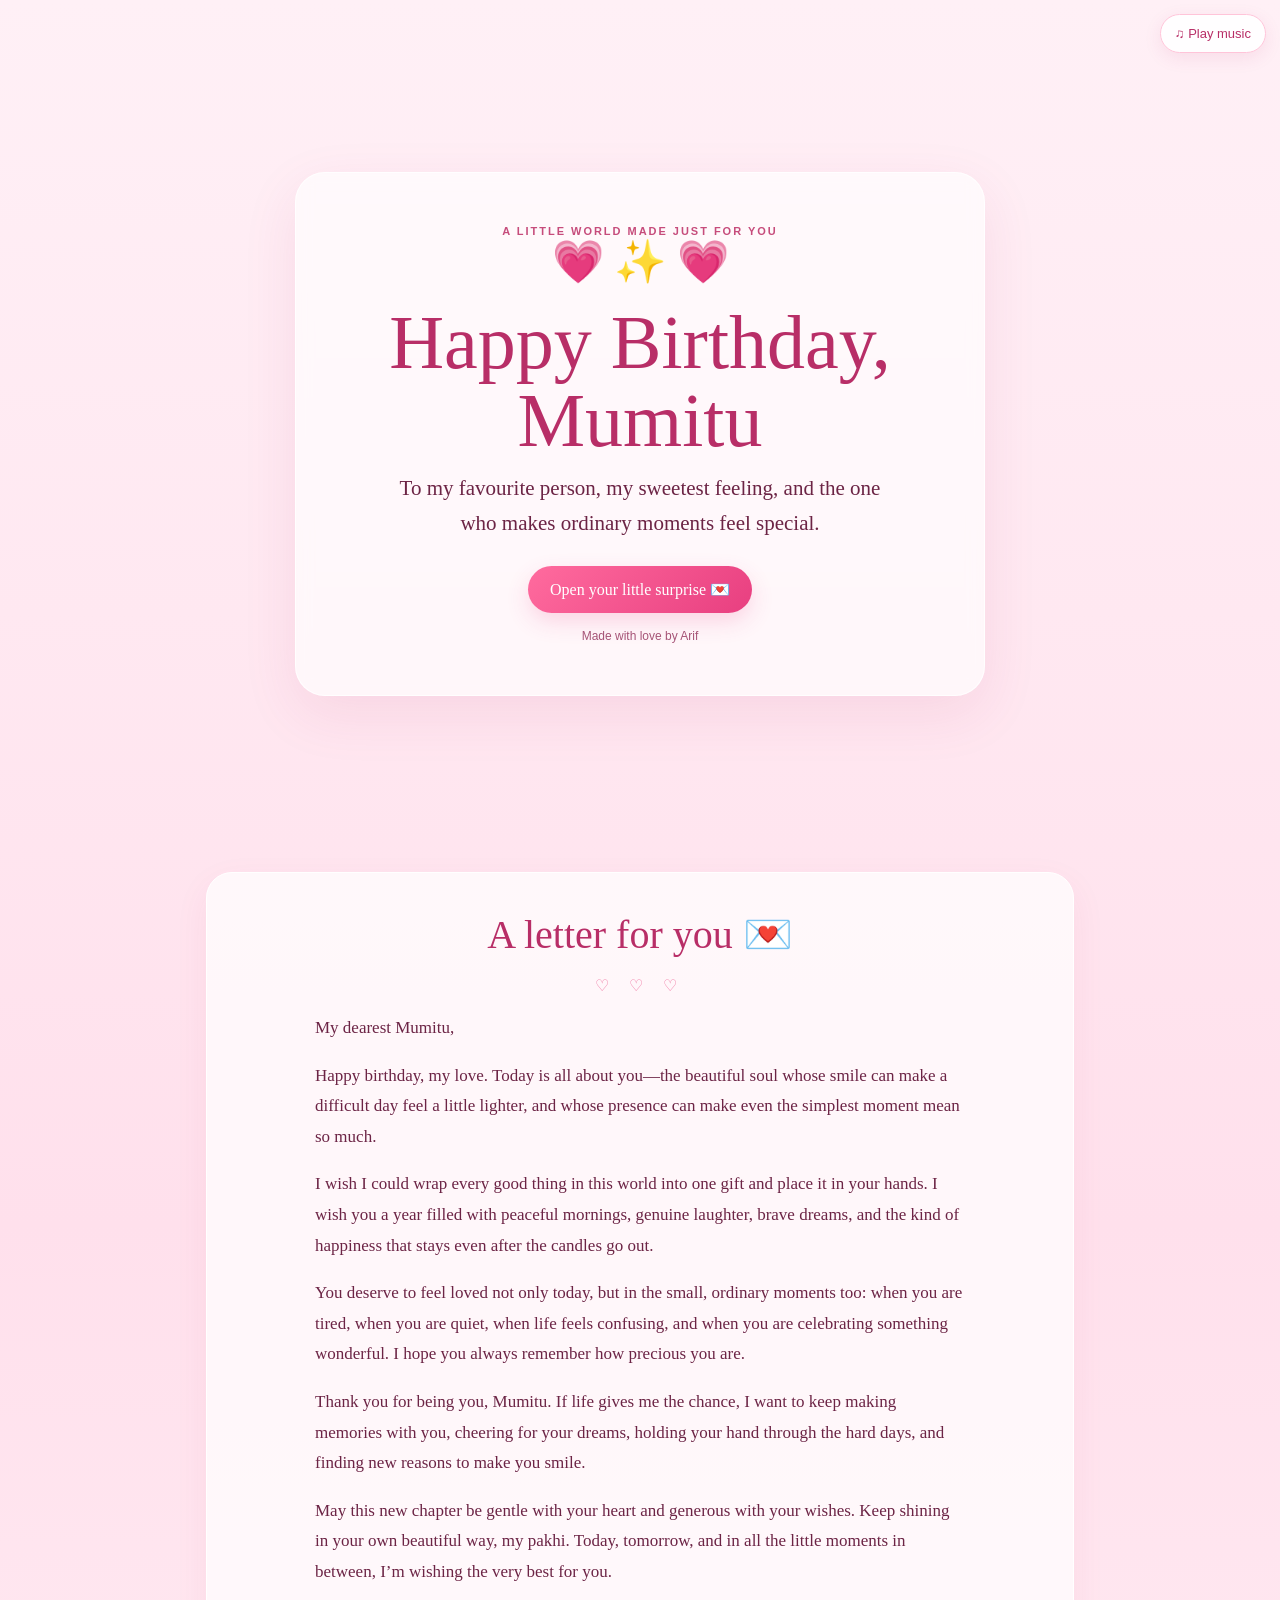
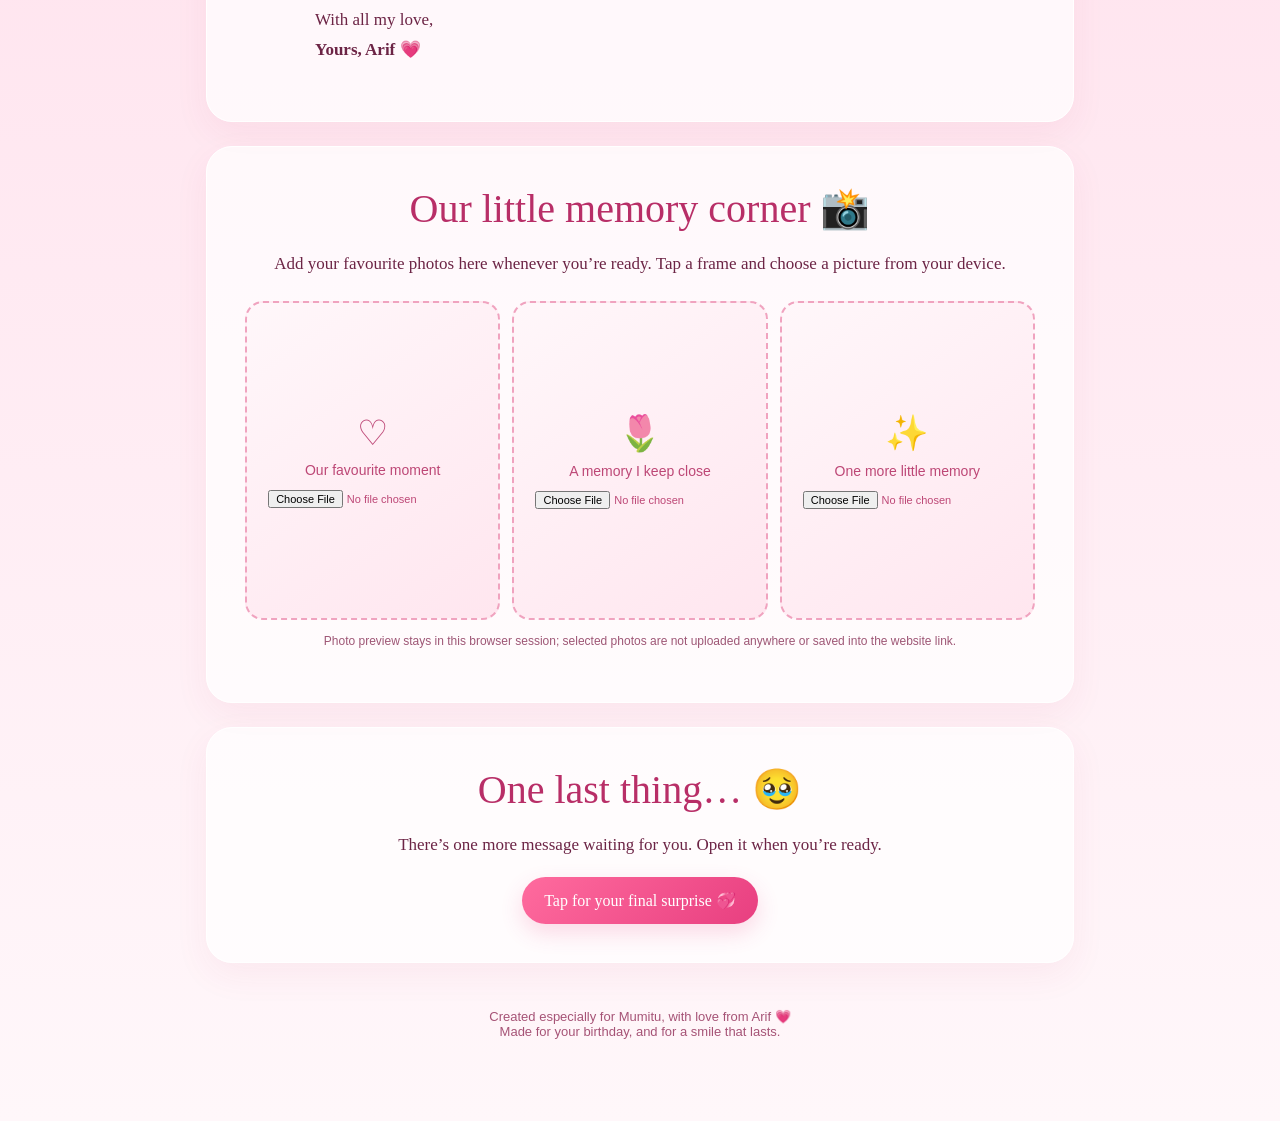
==== index.html @ 2f81f3c6 "Add files via upload" ====
<!DOCTYPE html>
<html lang="en">
<head>
<meta charset="UTF-8">
<meta name="viewport" content="width=device-width, initial-scale=1.0">
<meta name="theme-color" content="#ffe5ef">
<title>For Mumitu 💗</title>
<style>
  :root{--pink:#ff5d98;--deep:#b82e67;--soft:#fff0f6;--ink:#6c2445}
  *{box-sizing:border-box}
  html{scroll-behavior:smooth}
  body{margin:0;font-family:Georgia,"Times New Roman",serif;color:var(--ink);background:linear-gradient(180deg,#fff0f6,#ffe0ec 45%,#fff7fa);overflow-x:hidden}
  button{font:inherit;cursor:pointer}
  .hearts{position:fixed;inset:0;pointer-events:none;overflow:hidden;z-index:0}
  .heart{position:absolute;bottom:-50px;color:#ff6e9f;opacity:.55;animation:floatUp linear infinite}
  @keyframes floatUp{to{transform:translateY(-115vh) rotate(25deg);opacity:0}}
  .wrap{position:relative;z-index:1;width:min(900px,100%);margin:auto;padding:20px 16px 60px}
  .hero{min-height:92vh;display:flex;align-items:center;justify-content:center;text-align:center;padding:30px 0}
  .glass{width:100%;max-width:690px;padding:clamp(24px,6vw,52px) clamp(18px,5vw,44px);border:1px solid #ffffffc9;border-radius:30px;background:#ffffffa8;box-shadow:0 18px 55px #b82e6718;backdrop-filter:blur(8px)}
  .eyebrow{letter-spacing:.18em;text-transform:uppercase;font:600 11px Arial,sans-serif;color:#c64c7b}
  h1{font-size:clamp(42px,10vw,76px);line-height:1.02;margin:18px 0 12px;color:#b82e67;font-weight:normal}
  .subtitle{font-size:clamp(17px,4vw,21px);line-height:1.65;max-width:510px;margin:0 auto 25px}
  .btn{border:0;border-radius:999px;padding:14px 22px;background:linear-gradient(135deg,#ff6b9e,#e83f80);color:white;box-shadow:0 9px 22px #e83f8030;transition:transform .2s}
  .btn:hover{transform:translateY(-2px)}
  .btn.secondary{background:#fff;color:#b82e67;border:1px solid #f6bad0;box-shadow:none}
  .tiny{font:12px Arial,sans-serif;color:#a65376;margin-top:16px}
  section{margin:24px 0;padding:clamp(22px,5vw,38px);border-radius:26px;background:#ffffffb8;border:1px solid #fff;box-shadow:0 12px 35px #b82e6710}
  h2{text-align:center;font-size:clamp(28px,6vw,40px);font-weight:normal;color:#b82e67;margin:0 0 15px}
  .center{text-align:center}
  p{font-size:17px;line-height:1.8}
  .divider{text-align:center;color:#ef77a1;letter-spacing:.5em;margin:18px 0}
  .letter{max-width:650px;margin:auto}
  .letter p{white-space:normal}
  .memory-grid{display:grid;grid-template-columns:repeat(2,minmax(0,1fr));gap:12px;margin-top:22px}
  .photo-slot{aspect-ratio:4/5;border:2px dashed #f0a3bf;border-radius:18px;background:linear-gradient(145deg,#fff7fa,#ffe6ef);display:flex;flex-direction:column;align-items:center;justify-content:center;text-align:center;padding:12px;overflow:hidden;color:#bd4776;font:14px Arial,sans-serif}
  .photo-slot img{width:100%;height:100%;object-fit:cover;border-radius:12px}
  .photo-slot .symbol{font-size:35px;margin-bottom:9px}
  .photo-slot input{max-width:100%;font-size:11px;margin-top:12px}
  .reveal{display:none;margin-top:22px;padding:22px;border-radius:20px;background:#fff1f6;border:1px solid #ffd0e0;text-align:center}
  .reveal.show{display:block;animation:pop .55s ease both}
  @keyframes pop{from{opacity:0;transform:translateY(10px) scale(.98)}to{opacity:1;transform:translateY(0) scale(1)}}
  .final-message{font-size:clamp(20px,4.5vw,27px);line-height:1.7;color:#a72e61}
  footer{text-align:center;padding:22px 8px;color:#a65376;font:13px Arial,sans-serif}
  .music-fab{position:fixed;z-index:5;right:14px;top:14px;border:1px solid #ffc4d9;background:#ffffffed;color:#b82e67;border-radius:999px;padding:11px 14px;box-shadow:0 5px 18px #b82e6718;font:13px Arial,sans-serif}
  .notice{font:12px Arial,sans-serif;line-height:1.6;color:#9e5675;text-align:center}
  @media(min-width:600px){.memory-grid{grid-template-columns:repeat(3,minmax(0,1fr))}}
  @media(prefers-reduced-motion:reduce){*,*::before,*::after{animation-duration:.01ms!important;scroll-behavior:auto!important}}
</style>
</head>
<body>
<div class="hearts" id="hearts" aria-hidden="true"></div>
<button class="music-fab" id="musicBtn" type="button" aria-pressed="false">♫ Play music</button>
<audio id="bgMusic" loop preload="none">
  <!-- Replace birthday-song.mp3 with a music file you have permission to use. -->
  <source src="birthday-song.mp3" type="audio/mpeg">
</audio>
<main class="wrap">
  <header class="hero">
    <div class="glass">
      <div class="eyebrow">A little world made just for you</div>
      <div style="font-size:42px" aria-hidden="true">💗 ✨ 💗</div>
      <h1>Happy Birthday,<br>Mumitu</h1>
      <p class="subtitle">To my favourite person, my sweetest feeling, and the one who makes ordinary moments feel special.</p>
      <button class="btn" type="button" onclick="document.getElementById('letter').scrollIntoView({behavior:'smooth'})">Open your little surprise 💌</button>
      <div class="tiny">Made with love by Arif</div>
    </div>
  </header>

  <section id="letter">
    <h2>A letter for you 💌</h2>
    <div class="divider">♡ ♡ ♡</div>
    <div class="letter">
      <p>My dearest Mumitu,</p>
      <p>Happy birthday, my love. Today is all about you—the beautiful soul whose smile can make a difficult day feel a little lighter, and whose presence can make even the simplest moment mean so much.</p>
      <p>I wish I could wrap every good thing in this world into one gift and place it in your hands. I wish you a year filled with peaceful mornings, genuine laughter, brave dreams, and the kind of happiness that stays even after the candles go out.</p>
      <p>You deserve to feel loved not only today, but in the small, ordinary moments too: when you are tired, when you are quiet, when life feels confusing, and when you are celebrating something wonderful. I hope you always remember how precious you are.</p>
      <p>Thank you for being you, Mumitu. If life gives me the chance, I want to keep making memories with you, cheering for your dreams, holding your hand through the hard days, and finding new reasons to make you smile.</p>
      <p>May this new chapter be gentle with your heart and generous with your wishes. Keep shining in your own beautiful way, my pakhi. Today, tomorrow, and in all the little moments in between, I’m wishing the very best for you.</p>
      <p>With all my love,<br><strong>Yours, Arif 💗</strong></p>
    </div>
  </section>

  <section>
    <h2>Our little memory corner 📸</h2>
    <p class="center">Add your favourite photos here whenever you’re ready. Tap a frame and choose a picture from your device.</p>
    <div class="memory-grid">
      <label class="photo-slot"><span class="symbol">♡</span><span>Our favourite moment</span><input type="file" accept="image/*" onchange="loadPhoto(this)"></label>
      <label class="photo-slot"><span class="symbol">🌷</span><span>A memory I keep close</span><input type="file" accept="image/*" onchange="loadPhoto(this)"></label>
      <label class="photo-slot"><span class="symbol">✨</span><span>One more little memory</span><input type="file" accept="image/*" onchange="loadPhoto(this)"></label>
    </div>
    <p class="notice">Photo preview stays in this browser session; selected photos are not uploaded anywhere or saved into the website link.</p>
  </section>

  <section class="center">
    <h2>One last thing… 🥹</h2>
    <p>There’s one more message waiting for you. Open it when you’re ready.</p>
    <button class="btn" id="revealBtn" type="button">Tap for your final surprise 💞</button>
    <div class="reveal" id="finalReveal">
      <div style="font-size:40px" aria-hidden="true">💗</div>
      <p class="final-message">Mumitu, you are not just a part of my favourite memories—you are someone I hope to make many more memories with. I can’t promise that every day will be perfect, but I can promise to keep wishing happiness for you, respecting your heart, and celebrating the person you are. If I get to stand beside you through the years, I’ll consider that one of life’s sweetest gifts. Happy birthday, my love. May your heart always find reasons to smile. — Arif 🫶🏻</p>
      <div class="divider">♡ ∞ ♡</div>
      <button class="btn secondary" type="button" onclick="copyWish()">Copy my birthday wish</button>
      <p id="copyStatus" class="tiny" aria-live="polite"></p>
    </div>
  </section>
  <footer>Created especially for Mumitu, with love from Arif 💗<br>Made for your birthday, and for a smile that lasts.</footer>
</main>
<script>
  // Floating hearts
  const hearts = document.getElementById('hearts');
  const symbols = ['♡','♥','✧','💕'];
  for(let i=0;i<22;i++){
    const el=document.createElement('span');
    el.className='heart';
    el.textContent=symbols[Math.floor(Math.random()*symbols.length)];
    el.style.left=Math.random()*100+'%';
    el.style.fontSize=(13+Math.random()*19)+'px';
    el.style.animationDuration=(9+Math.random()*13)+'s';
    el.style.animationDelay=(-Math.random()*18)+'s';
    hearts.appendChild(el);
  }

  // Music only starts after the visitor taps the button.
  const music=document.getElementById('bgMusic');
  const musicBtn=document.getElementById('musicBtn');
  let musicOn=false;
  musicBtn.addEventListener('click', async ()=>{
    if(!musicOn){
      try{
        await music.play();
        musicOn=true;
        musicBtn.textContent='♫ Pause music';
        musicBtn.setAttribute('aria-pressed','true');
      }catch(e){
        alert('Add a music file named birthday-song.mp3 beside index.html, then try again. You can use any audio file you have permission to use.');
      }
    }else{
      music.pause(); musicOn=false;
      musicBtn.textContent='♫ Play music';
      musicBtn.setAttribute('aria-pressed','false');
    }
  });

  document.getElementById('revealBtn').addEventListener('click',()=>{
    const panel=document.getElementById('finalReveal');
    panel.classList.add('show');
    document.getElementById('revealBtn').textContent='Your surprise is open 💗';
    panel.scrollIntoView({behavior:'smooth',block:'center'});
  });

  function loadPhoto(input){
    const file=input.files && input.files[0];
    if(!file)return;
    if(!file.type.startsWith('image/'))return;
    const slot=input.closest('.photo-slot');
    const old=slot.querySelector('img');
    if(old)old.remove();
    const img=document.createElement('img');
    img.alt='Selected memory photo';
    img.src=URL.createObjectURL(file);
    slot.insertBefore(img,slot.firstChild);
    slot.querySelector('.symbol').style.display='none';
    slot.querySelector('span:not(.symbol)').style.display='none';
    input.style.display='none';
  }

  async function copyWish(){
    const wish='Happy birthday, my love, Mumitu! May your heart always find reasons to smile. With love, Arif 💗';
    const status=document.getElementById('copyStatus');
    try{await navigator.clipboard.writeText(wish);status.textContent='Birthday wish copied 💗';}
    catch(e){status.textContent=wish;}
  }
</script>
</body>
</html>
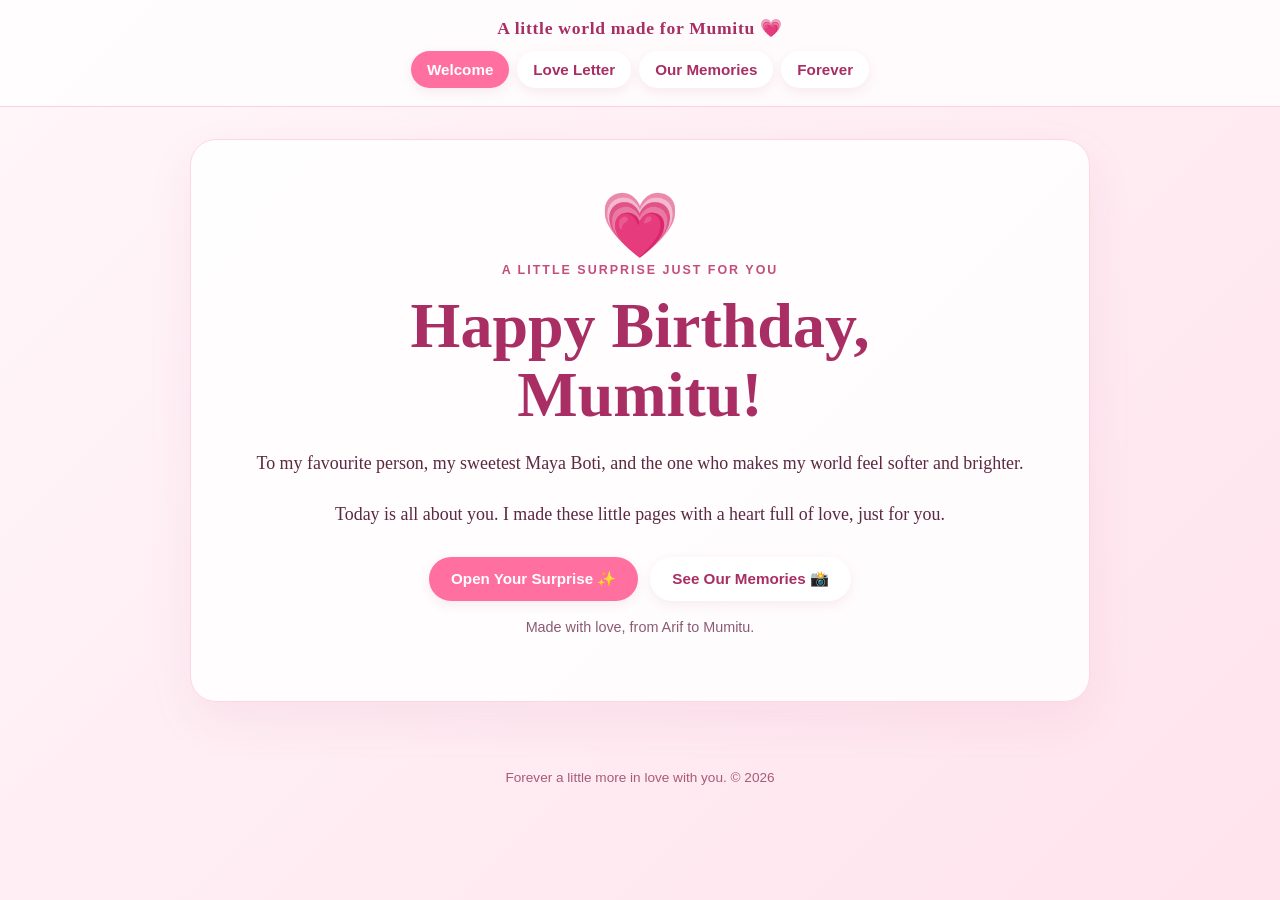
==== commit d94e7a44: "Add files via upload" ====
--- a/index.html
+++ b/index.html
@@ -1,175 +1,6 @@
-<!DOCTYPE html>
-<html lang="en">
-<head>
-<meta charset="UTF-8">
-<meta name="viewport" content="width=device-width, initial-scale=1.0">
-<meta name="theme-color" content="#ffe5ef">
-<title>For Mumitu 💗</title>
-<style>
-  :root{--pink:#ff5d98;--deep:#b82e67;--soft:#fff0f6;--ink:#6c2445}
-  *{box-sizing:border-box}
-  html{scroll-behavior:smooth}
-  body{margin:0;font-family:Georgia,"Times New Roman",serif;color:var(--ink);background:linear-gradient(180deg,#fff0f6,#ffe0ec 45%,#fff7fa);overflow-x:hidden}
-  button{font:inherit;cursor:pointer}
-  .hearts{position:fixed;inset:0;pointer-events:none;overflow:hidden;z-index:0}
-  .heart{position:absolute;bottom:-50px;color:#ff6e9f;opacity:.55;animation:floatUp linear infinite}
-  @keyframes floatUp{to{transform:translateY(-115vh) rotate(25deg);opacity:0}}
-  .wrap{position:relative;z-index:1;width:min(900px,100%);margin:auto;padding:20px 16px 60px}
-  .hero{min-height:92vh;display:flex;align-items:center;justify-content:center;text-align:center;padding:30px 0}
-  .glass{width:100%;max-width:690px;padding:clamp(24px,6vw,52px) clamp(18px,5vw,44px);border:1px solid #ffffffc9;border-radius:30px;background:#ffffffa8;box-shadow:0 18px 55px #b82e6718;backdrop-filter:blur(8px)}
-  .eyebrow{letter-spacing:.18em;text-transform:uppercase;font:600 11px Arial,sans-serif;color:#c64c7b}
-  h1{font-size:clamp(42px,10vw,76px);line-height:1.02;margin:18px 0 12px;color:#b82e67;font-weight:normal}
-  .subtitle{font-size:clamp(17px,4vw,21px);line-height:1.65;max-width:510px;margin:0 auto 25px}
-  .btn{border:0;border-radius:999px;padding:14px 22px;background:linear-gradient(135deg,#ff6b9e,#e83f80);color:white;box-shadow:0 9px 22px #e83f8030;transition:transform .2s}
-  .btn:hover{transform:translateY(-2px)}
-  .btn.secondary{background:#fff;color:#b82e67;border:1px solid #f6bad0;box-shadow:none}
-  .tiny{font:12px Arial,sans-serif;color:#a65376;margin-top:16px}
-  section{margin:24px 0;padding:clamp(22px,5vw,38px);border-radius:26px;background:#ffffffb8;border:1px solid #fff;box-shadow:0 12px 35px #b82e6710}
-  h2{text-align:center;font-size:clamp(28px,6vw,40px);font-weight:normal;color:#b82e67;margin:0 0 15px}
-  .center{text-align:center}
-  p{font-size:17px;line-height:1.8}
-  .divider{text-align:center;color:#ef77a1;letter-spacing:.5em;margin:18px 0}
-  .letter{max-width:650px;margin:auto}
-  .letter p{white-space:normal}
-  .memory-grid{display:grid;grid-template-columns:repeat(2,minmax(0,1fr));gap:12px;margin-top:22px}
-  .photo-slot{aspect-ratio:4/5;border:2px dashed #f0a3bf;border-radius:18px;background:linear-gradient(145deg,#fff7fa,#ffe6ef);display:flex;flex-direction:column;align-items:center;justify-content:center;text-align:center;padding:12px;overflow:hidden;color:#bd4776;font:14px Arial,sans-serif}
-  .photo-slot img{width:100%;height:100%;object-fit:cover;border-radius:12px}
-  .photo-slot .symbol{font-size:35px;margin-bottom:9px}
-  .photo-slot input{max-width:100%;font-size:11px;margin-top:12px}
-  .reveal{display:none;margin-top:22px;padding:22px;border-radius:20px;background:#fff1f6;border:1px solid #ffd0e0;text-align:center}
-  .reveal.show{display:block;animation:pop .55s ease both}
-  @keyframes pop{from{opacity:0;transform:translateY(10px) scale(.98)}to{opacity:1;transform:translateY(0) scale(1)}}
-  .final-message{font-size:clamp(20px,4.5vw,27px);line-height:1.7;color:#a72e61}
-  footer{text-align:center;padding:22px 8px;color:#a65376;font:13px Arial,sans-serif}
-  .music-fab{position:fixed;z-index:5;right:14px;top:14px;border:1px solid #ffc4d9;background:#ffffffed;color:#b82e67;border-radius:999px;padding:11px 14px;box-shadow:0 5px 18px #b82e6718;font:13px Arial,sans-serif}
-  .notice{font:12px Arial,sans-serif;line-height:1.6;color:#9e5675;text-align:center}
-  @media(min-width:600px){.memory-grid{grid-template-columns:repeat(3,minmax(0,1fr))}}
-  @media(prefers-reduced-motion:reduce){*,*::before,*::after{animation-duration:.01ms!important;scroll-behavior:auto!important}}
-</style>
-</head>
-<body>
-<div class="hearts" id="hearts" aria-hidden="true"></div>
-<button class="music-fab" id="musicBtn" type="button" aria-pressed="false">♫ Play music</button>
-<audio id="bgMusic" loop preload="none">
-  <!-- Replace birthday-song.mp3 with a music file you have permission to use. -->
-  <source src="birthday-song.mp3" type="audio/mpeg">
-</audio>
-<main class="wrap">
-  <header class="hero">
-    <div class="glass">
-      <div class="eyebrow">A little world made just for you</div>
-      <div style="font-size:42px" aria-hidden="true">💗 ✨ 💗</div>
-      <h1>Happy Birthday,<br>Mumitu</h1>
-      <p class="subtitle">To my favourite person, my sweetest feeling, and the one who makes ordinary moments feel special.</p>
-      <button class="btn" type="button" onclick="document.getElementById('letter').scrollIntoView({behavior:'smooth'})">Open your little surprise 💌</button>
-      <div class="tiny">Made with love by Arif</div>
-    </div>
-  </header>
-
-  <section id="letter">
-    <h2>A letter for you 💌</h2>
-    <div class="divider">♡ ♡ ♡</div>
-    <div class="letter">
-      <p>My dearest Mumitu,</p>
-      <p>Happy birthday, my love. Today is all about you—the beautiful soul whose smile can make a difficult day feel a little lighter, and whose presence can make even the simplest moment mean so much.</p>
-      <p>I wish I could wrap every good thing in this world into one gift and place it in your hands. I wish you a year filled with peaceful mornings, genuine laughter, brave dreams, and the kind of happiness that stays even after the candles go out.</p>
-      <p>You deserve to feel loved not only today, but in the small, ordinary moments too: when you are tired, when you are quiet, when life feels confusing, and when you are celebrating something wonderful. I hope you always remember how precious you are.</p>
-      <p>Thank you for being you, Mumitu. If life gives me the chance, I want to keep making memories with you, cheering for your dreams, holding your hand through the hard days, and finding new reasons to make you smile.</p>
-      <p>May this new chapter be gentle with your heart and generous with your wishes. Keep shining in your own beautiful way, my pakhi. Today, tomorrow, and in all the little moments in between, I’m wishing the very best for you.</p>
-      <p>With all my love,<br><strong>Yours, Arif 💗</strong></p>
-    </div>
-  </section>
-
-  <section>
-    <h2>Our little memory corner 📸</h2>
-    <p class="center">Add your favourite photos here whenever you’re ready. Tap a frame and choose a picture from your device.</p>
-    <div class="memory-grid">
-      <label class="photo-slot"><span class="symbol">♡</span><span>Our favourite moment</span><input type="file" accept="image/*" onchange="loadPhoto(this)"></label>
-      <label class="photo-slot"><span class="symbol">🌷</span><span>A memory I keep close</span><input type="file" accept="image/*" onchange="loadPhoto(this)"></label>
-      <label class="photo-slot"><span class="symbol">✨</span><span>One more little memory</span><input type="file" accept="image/*" onchange="loadPhoto(this)"></label>
-    </div>
-    <p class="notice">Photo preview stays in this browser session; selected photos are not uploaded anywhere or saved into the website link.</p>
-  </section>
-
-  <section class="center">
-    <h2>One last thing… 🥹</h2>
-    <p>There’s one more message waiting for you. Open it when you’re ready.</p>
-    <button class="btn" id="revealBtn" type="button">Tap for your final surprise 💞</button>
-    <div class="reveal" id="finalReveal">
-      <div style="font-size:40px" aria-hidden="true">💗</div>
-      <p class="final-message">Mumitu, you are not just a part of my favourite memories—you are someone I hope to make many more memories with. I can’t promise that every day will be perfect, but I can promise to keep wishing happiness for you, respecting your heart, and celebrating the person you are. If I get to stand beside you through the years, I’ll consider that one of life’s sweetest gifts. Happy birthday, my love. May your heart always find reasons to smile. — Arif 🫶🏻</p>
-      <div class="divider">♡ ∞ ♡</div>
-      <button class="btn secondary" type="button" onclick="copyWish()">Copy my birthday wish</button>
-      <p id="copyStatus" class="tiny" aria-live="polite"></p>
-    </div>
-  </section>
-  <footer>Created especially for Mumitu, with love from Arif 💗<br>Made for your birthday, and for a smile that lasts.</footer>
-</main>
-<script>
-  // Floating hearts
-  const hearts = document.getElementById('hearts');
-  const symbols = ['♡','♥','✧','💕'];
-  for(let i=0;i<22;i++){
-    const el=document.createElement('span');
-    el.className='heart';
-    el.textContent=symbols[Math.floor(Math.random()*symbols.length)];
-    el.style.left=Math.random()*100+'%';
-    el.style.fontSize=(13+Math.random()*19)+'px';
-    el.style.animationDuration=(9+Math.random()*13)+'s';
-    el.style.animationDelay=(-Math.random()*18)+'s';
-    hearts.appendChild(el);
-  }
-
-  // Music only starts after the visitor taps the button.
-  const music=document.getElementById('bgMusic');
-  const musicBtn=document.getElementById('musicBtn');
-  let musicOn=false;
-  musicBtn.addEventListener('click', async ()=>{
-    if(!musicOn){
-      try{
-        await music.play();
-        musicOn=true;
-        musicBtn.textContent='♫ Pause music';
-        musicBtn.setAttribute('aria-pressed','true');
-      }catch(e){
-        alert('Add a music file named birthday-song.mp3 beside index.html, then try again. You can use any audio file you have permission to use.');
-      }
-    }else{
-      music.pause(); musicOn=false;
-      musicBtn.textContent='♫ Play music';
-      musicBtn.setAttribute('aria-pressed','false');
-    }
-  });
-
-  document.getElementById('revealBtn').addEventListener('click',()=>{
-    const panel=document.getElementById('finalReveal');
-    panel.classList.add('show');
-    document.getElementById('revealBtn').textContent='Your surprise is open 💗';
-    panel.scrollIntoView({behavior:'smooth',block:'center'});
-  });
-
-  function loadPhoto(input){
-    const file=input.files && input.files[0];
-    if(!file)return;
-    if(!file.type.startsWith('image/'))return;
-    const slot=input.closest('.photo-slot');
-    const old=slot.querySelector('img');
-    if(old)old.remove();
-    const img=document.createElement('img');
-    img.alt='Selected memory photo';
-    img.src=URL.createObjectURL(file);
-    slot.insertBefore(img,slot.firstChild);
-    slot.querySelector('.symbol').style.display='none';
-    slot.querySelector('span:not(.symbol)').style.display='none';
-    input.style.display='none';
-  }
-
-  async function copyWish(){
-    const wish='Happy birthday, my love, Mumitu! May your heart always find reasons to smile. With love, Arif 💗';
-    const status=document.getElementById('copyStatus');
-    try{await navigator.clipboard.writeText(wish);status.textContent='Birthday wish copied 💗';}
-    catch(e){status.textContent=wish;}
-  }
-</script>
-</body>
-</html>
+<!doctype html>
+<html lang="en"><head><meta charset="utf-8"><meta name="viewport" content="width=device-width, initial-scale=1"><title>Happy Birthday Mumitu 💗</title><link rel="stylesheet" href="style.css"></head>
+<body><div class="hearts"><span>♥</span><span>♡</span><span>♥</span><span>♡</span><span>♥</span></div>
+<header><div class="brand">A little world made for Mumitu 💗</div><nav><a class="active" href="index.html">Welcome</a><a href="letter.html">Love Letter</a><a href="memories.html">Our Memories</a><a href="forever.html">Forever</a></nav></header>
+<main><section class="card"><div class="big-heart">💗</div><div class="eyebrow">A little surprise just for you</div><h1>Happy Birthday,<br>Mumitu!</h1><p>To my favourite person, my sweetest Maya Boti, and the one who makes my world feel softer and brighter.</p><p>Today is all about you. I made these little pages with a heart full of love, just for you.</p><div class="actions"><a class="btn primary" href="letter.html">Open Your Surprise ✨</a><a class="btn" href="memories.html">See Our Memories 📸</a></div><p class="note">Made with love, from Arif to Mumitu.</p></section></main>
+<footer>Forever a little more in love with you. © <span data-year></span></footer><script src="script.js"></script></body></html>
--- a/style.css
+++ b/style.css
@@ -0,0 +1,34 @@
+
+:root{--pink:#ff6f9f;--deep:#a82e63;--rose:#fff0f5;--cream:#fffafc;--ink:#5b2940}
+*{box-sizing:border-box}
+body{margin:0;font-family:Georgia,'Times New Roman',serif;color:var(--ink);background:linear-gradient(135deg,#fff7fa,#ffe3ed);min-height:100vh}
+header{padding:18px 16px;text-align:center;background:rgba(255,255,255,.72);border-bottom:1px solid #ffd0df}
+.brand{font-size:1.1rem;font-weight:bold;color:var(--deep);letter-spacing:.04em}
+nav{display:flex;gap:8px;justify-content:center;flex-wrap:wrap;margin-top:12px}
+nav a,.btn{display:inline-block;text-decoration:none;border:0;border-radius:999px;padding:10px 16px;background:#fff;color:var(--deep);font:600 .95rem Arial,sans-serif;box-shadow:0 4px 12px #b33b6b18;cursor:pointer}
+nav a.active, .btn.primary{background:var(--pink);color:#fff}
+main{width:min(900px,92%);margin:32px auto 50px}
+.card{background:rgba(255,255,255,.86);border:1px solid #ffd5e2;border-radius:26px;padding:clamp(22px,5vw,48px);box-shadow:0 18px 50px #a82e6312;text-align:center}
+.eyebrow{font:700 .78rem Arial,sans-serif;letter-spacing:.16em;text-transform:uppercase;color:#c34e7b}
+h1{font-size:clamp(2.1rem,7vw,4rem);line-height:1.08;margin:14px 0;color:var(--deep)}
+h2{font-size:clamp(1.6rem,5vw,2.4rem);color:var(--deep);margin:10px 0 18px}
+p{font-size:1.12rem;line-height:1.85}
+.big-heart{font-size:4rem;animation:beat 1.4s infinite}
+@keyframes beat{50%{transform:scale(1.12)}}
+.actions{display:flex;gap:12px;justify-content:center;flex-wrap:wrap;margin-top:26px}
+.btn{padding:13px 22px}
+.note{font: .9rem/1.6 Arial,sans-serif;color:#8a5b70}
+.letter{text-align:left;max-width:690px;margin:auto;background:#fff9fb;border:1px dashed #f3a6c0;padding:24px;border-radius:18px}
+.signature{font-style:italic;color:var(--deep);font-size:1.2rem}
+.gallery{display:grid;grid-template-columns:repeat(2,minmax(0,1fr));gap:14px;margin:22px 0}
+.photo-card{background:#fff7fa;padding:10px;border:1px solid #ffd1e0;border-radius:18px}
+.photo-card img{width:100%;height:220px;object-fit:cover;border-radius:12px;background:#ffe4ee;display:block}
+.photo-card label{display:block;margin:10px 0 4px;font:600 .9rem Arial,sans-serif;color:var(--deep)}
+.photo-card input{width:100%;font: .8rem Arial,sans-serif}
+.photo-caption{font-style:italic;margin:8px 0 2px}
+footer{text-align:center;padding:18px;color:#a85a79;font: .85rem Arial,sans-serif}
+.hearts{position:fixed;inset:0;pointer-events:none;overflow:hidden;z-index:-1}
+.hearts span{position:absolute;bottom:-40px;opacity:.35;animation:float 11s linear infinite;font-size:24px}
+.hearts span:nth-child(1){left:8%;animation-delay:0s}.hearts span:nth-child(2){left:25%;animation-delay:3s}.hearts span:nth-child(3){left:52%;animation-delay:1s}.hearts span:nth-child(4){left:76%;animation-delay:5s}.hearts span:nth-child(5){left:91%;animation-delay:2s}
+@keyframes float{to{transform:translateY(-115vh) rotate(25deg);opacity:0}}
+@media(max-width:600px){nav a{padding:9px 11px;font-size:.84rem}.gallery{grid-template-columns:1fr}.photo-card img{height:260px}p{font-size:1.03rem}.card{padding:24px 17px}}
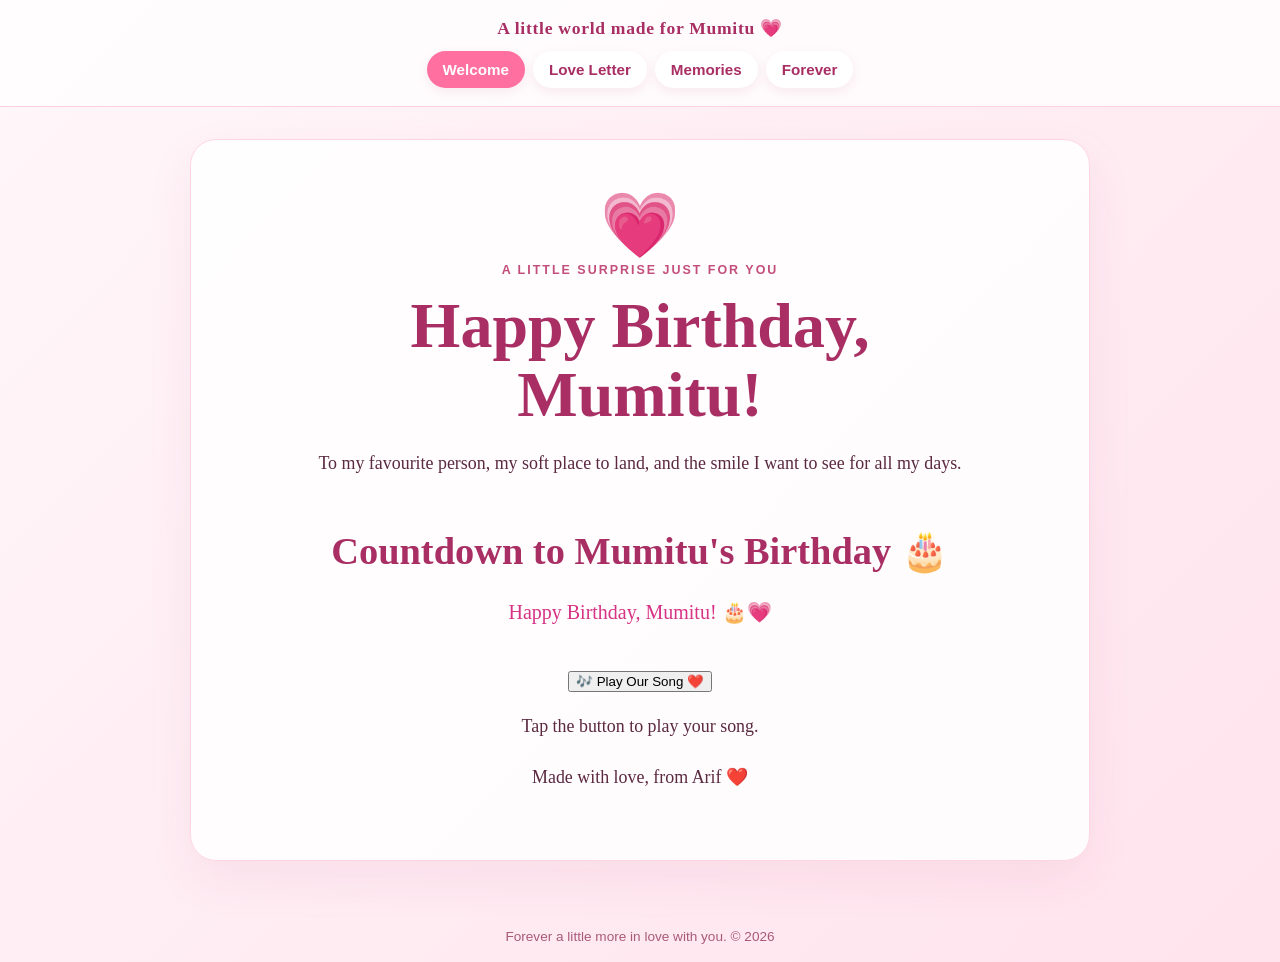
==== commit 90de2ba4: "Update index.html" ====
--- a/index.html
+++ b/index.html
@@ -1,6 +1,86 @@
-<!doctype html>
-<html lang="en"><head><meta charset="utf-8"><meta name="viewport" content="width=device-width, initial-scale=1"><title>Happy Birthday Mumitu 💗</title><link rel="stylesheet" href="style.css"></head>
-<body><div class="hearts"><span>♥</span><span>♡</span><span>♥</span><span>♡</span><span>♥</span></div>
-<header><div class="brand">A little world made for Mumitu 💗</div><nav><a class="active" href="index.html">Welcome</a><a href="letter.html">Love Letter</a><a href="memories.html">Our Memories</a><a href="forever.html">Forever</a></nav></header>
-<main><section class="card"><div class="big-heart">💗</div><div class="eyebrow">A little surprise just for you</div><h1>Happy Birthday,<br>Mumitu!</h1><p>To my favourite person, my sweetest Maya Boti, and the one who makes my world feel softer and brighter.</p><p>Today is all about you. I made these little pages with a heart full of love, just for you.</p><div class="actions"><a class="btn primary" href="letter.html">Open Your Surprise ✨</a><a class="btn" href="memories.html">See Our Memories 📸</a></div><p class="note">Made with love, from Arif to Mumitu.</p></section></main>
-<footer>Forever a little more in love with you. © <span data-year></span></footer><script src="script.js"></script></body></html>+
+<!DOCTYPE html>
+<html lang="en">
+<head>
+<meta charset="UTF-8">
+<meta name="viewport" content="width=device-width, initial-scale=1">
+<title>Happy Birthday Mumitu 💗</title>
+<link rel="stylesheet" href="style.css">
+</head>
+<body>
+<div class="hearts">
+<span>♥</span><span>♡</span><span>♥</span>
+</div>
+
+<header>
+<div class="brand">A little world made for Mumitu 💗</div>
+<nav>
+<a class="active" href="index.html">Welcome</a>
+<a href="letter.html">Love Letter</a>
+<a href="memories.html">Memories</a>
+<a href="forever.html">Forever</a>
+</nav>
+</header>
+
+<main>
+<section class="card">
+<div class="big-heart">💗</div>
+<div class="eyebrow">A little surprise just for you</div>
+<h1>Happy Birthday,<br>Mumitu!</h1>
+<p>To my favourite person, my soft place to land, and the smile I want to see for all my days.</p>
+
+<div style="text-align:center;padding:20px;">
+<h2>Countdown to Mumitu's Birthday 🎂</h2>
+<p id="countdown" style="font-size:20px;color:#d63384;"></p>
+</div>
+
+<button id="playSong" type="button">🎶 Play Our Song ❤️</button>
+<p id="musicStatus">Tap the button to play your song.</p>
+<audio id="song" src="music.mp3" loop></audio>
+
+<p>Made with love, from Arif ❤️</p>
+</section>
+</main>
+
+<footer>Forever a little more in love with you. © <span id="year"></span></footer>
+
+<script>
+document.getElementById("year").textContent = new Date().getFullYear();
+
+const birthday = new Date("2026-10-19T00:00:00+06:00");
+
+function updateCountdown() {
+  const el = document.getElementById("countdown");
+  const diff = birthday.getTime() - Date.now();
+
+  if (diff <= 0) {
+    el.textContent = "Happy Birthday, Mumitu! 🎂💗";
+    return;
+  }
+
+  const d = Math.floor(diff / 86400000);
+  const h = Math.floor(diff / 3600000) % 24;
+  const m = Math.floor(diff / 60000) % 60;
+  const s = Math.floor(diff / 1000) % 60;
+
+  el.textContent = `${d} days ${h} hours ${m} minutes ${s} seconds 💗`;
+}
+
+updateCountdown();
+setInterval(updateCountdown, 1000);
+
+document.getElementById("playSong").addEventListener("click", async () => {
+  const song = document.getElementById("song");
+  const status = document.getElementById("musicStatus");
+
+  try {
+    await song.play();
+    document.getElementById("playSong").textContent = "🎶 Song Playing ❤️";
+    status.textContent = "Enjoy our song 💗";
+  } catch (error) {
+    status.textContent = "Please upload music.mp3 to your GitHub repository first.";
+  }
+});
+</script>
+</body>
+</html>
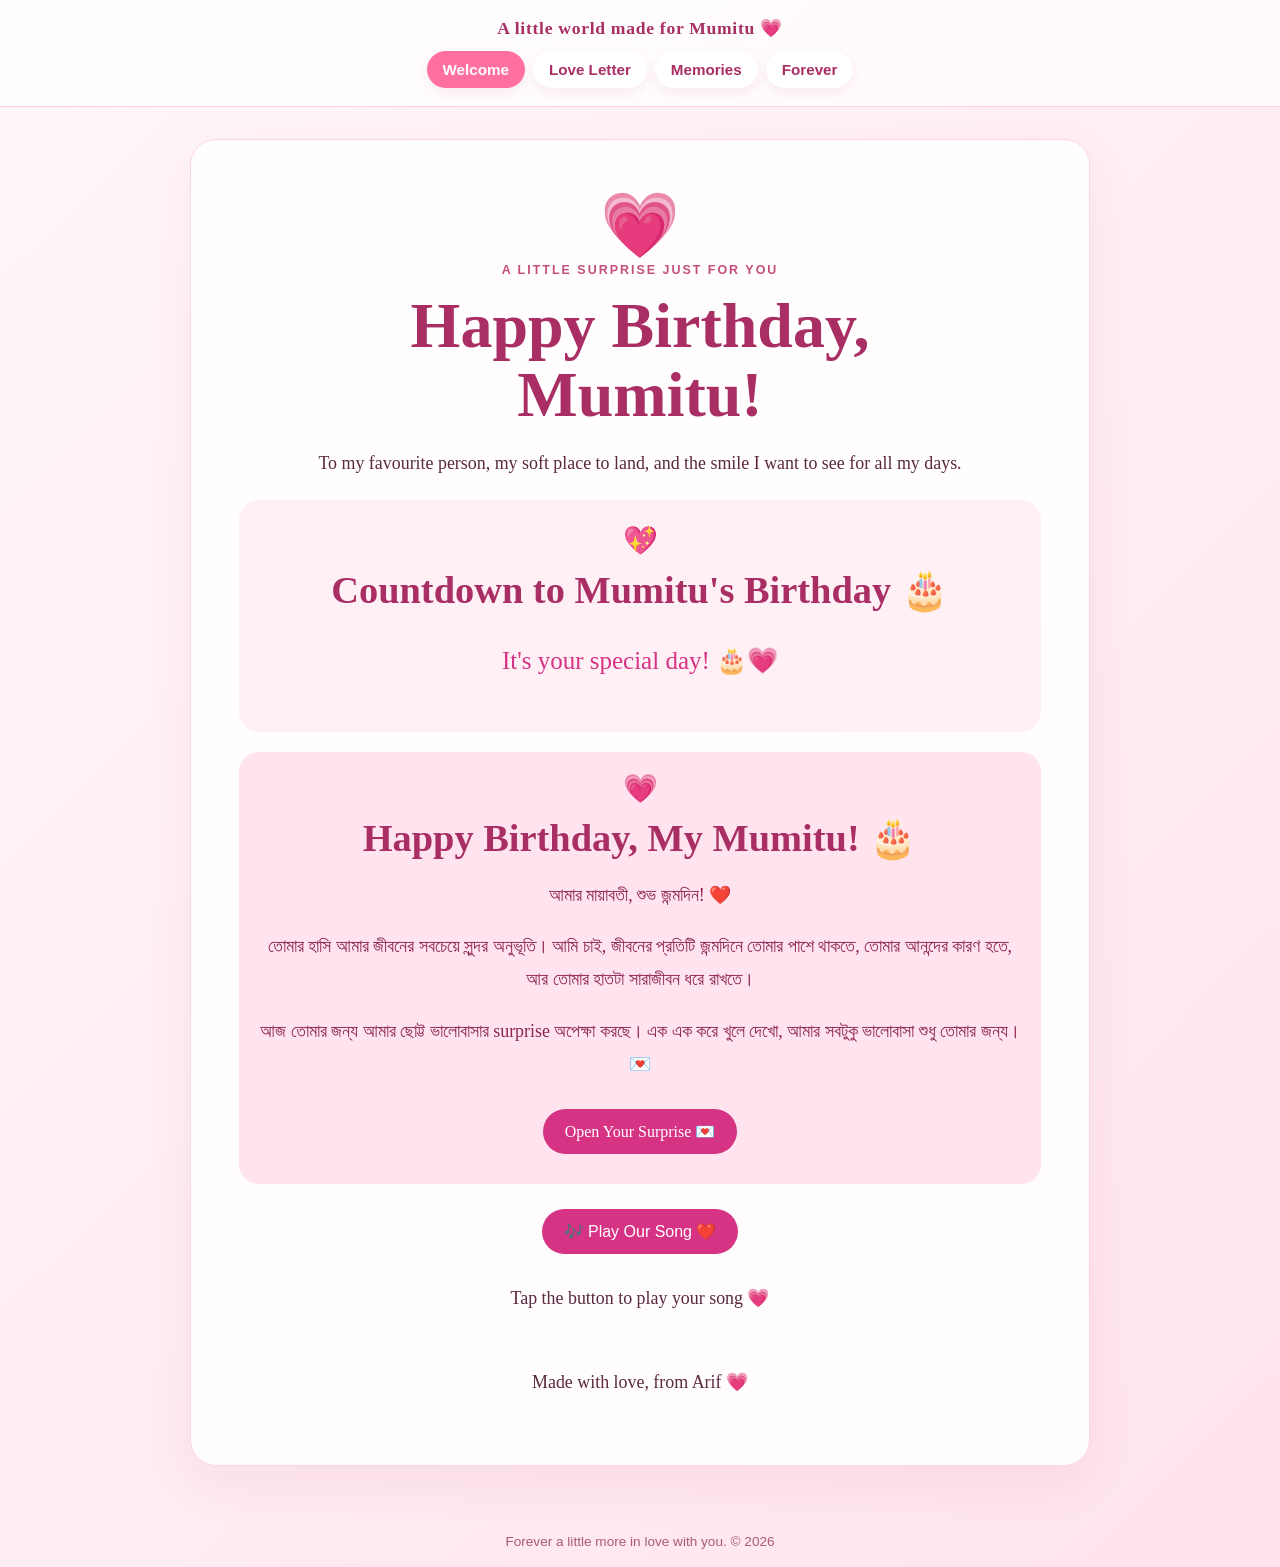
==== commit b4125c5d: "Update index.html" ====
--- a/index.html
+++ b/index.html
@@ -2,85 +2,164 @@
 <!DOCTYPE html>
 <html lang="en">
 <head>
-<meta charset="UTF-8">
-<meta name="viewport" content="width=device-width, initial-scale=1">
-<title>Happy Birthday Mumitu 💗</title>
-<link rel="stylesheet" href="style.css">
+  <meta charset="UTF-8">
+  <meta name="viewport" content="width=device-width, initial-scale=1">
+  <title>Happy Birthday Mumitu 💗</title>
+  <link rel="stylesheet" href="style.css">
+  <style>
+    .birthday-box {
+      text-align: center;
+      padding: 24px 12px;
+      margin: 20px auto;
+      border-radius: 20px;
+      background: #fff0f6;
+    }
+    #countdown {
+      font-size: clamp(18px, 4vw, 25px);
+      color: #d63384;
+      line-height: 1.8;
+    }
+    .surprise-button, .music-button {
+      display: inline-block;
+      padding: 13px 22px;
+      margin: 10px 5px;
+      border: none;
+      border-radius: 30px;
+      background: #d63384;
+      color: white;
+      text-decoration: none;
+      font-size: 16px;
+      cursor: pointer;
+    }
+    #birthdaySurprise {
+      display: none;
+      padding: 20px;
+      text-align: center;
+      border-radius: 20px;
+      background: #ffe4ef;
+      color: #8d2454;
+      animation: appear 1s ease;
+    }
+    .floating-heart {
+      font-size: 28px;
+      animation: heartbeat 1.2s infinite;
+    }
+    @keyframes appear {
+      from { opacity: 0; transform: translateY(15px); }
+      to { opacity: 1; transform: translateY(0); }
+    }
+    @keyframes heartbeat {
+      50% { transform: scale(1.2); }
+    }
+  </style>
 </head>
+
 <body>
-<div class="hearts">
-<span>♥</span><span>♡</span><span>♥</span>
-</div>
+  <div class="hearts">
+    <span>♥</span><span>♡</span><span>♥</span>
+    <span>♡</span><span>♥</span>
+  </div>
 
-<header>
-<div class="brand">A little world made for Mumitu 💗</div>
-<nav>
-<a class="active" href="index.html">Welcome</a>
-<a href="letter.html">Love Letter</a>
-<a href="memories.html">Memories</a>
-<a href="forever.html">Forever</a>
-</nav>
-</header>
+  <header>
+    <div class="brand">A little world made for Mumitu 💗</div>
+    <nav>
+      <a class="active" href="index.html">Welcome</a>
+      <a href="letter.html">Love Letter</a>
+      <a href="memories.html">Memories</a>
+      <a href="forever.html">Forever</a>
+    </nav>
+  </header>
 
-<main>
-<section class="card">
-<div class="big-heart">💗</div>
-<div class="eyebrow">A little surprise just for you</div>
-<h1>Happy Birthday,<br>Mumitu!</h1>
-<p>To my favourite person, my soft place to land, and the smile I want to see for all my days.</p>
+  <main>
+    <section class="card">
+      <div class="big-heart">💗</div>
+      <div class="eyebrow">A little surprise just for you</div>
+      <h1>Happy Birthday,<br>Mumitu!</h1>
+      <p>To my favourite person, my soft place to land, and the smile I want to see for all my days.</p>
 
-<div style="text-align:center;padding:20px;">
-<h2>Countdown to Mumitu's Birthday 🎂</h2>
-<p id="countdown" style="font-size:20px;color:#d63384;"></p>
-</div>
+      <div class="birthday-box">
+        <div class="floating-heart">💖</div>
+        <h2>Countdown to Mumitu's Birthday 🎂</h2>
+        <p id="countdown">Calculating your special moment... 💗</p>
+      </div>
 
-<button id="playSong" type="button">🎶 Play Our Song ❤️</button>
-<p id="musicStatus">Tap the button to play your song.</p>
-<audio id="song" src="music.mp3" loop></audio>
+      <div id="birthdaySurprise">
+        <div class="floating-heart">💗</div>
+        <h2>Happy Birthday, My Mumitu! 🎂</h2>
+        <p>আমার মায়াবতী, শুভ জন্মদিন! ❤️</p>
+        <p>তোমার হাসি আমার জীবনের সবচেয়ে সুন্দর অনুভূতি। আমি চাই, জীবনের প্রতিটি জন্মদিনে তোমার পাশে থাকতে, তোমার আনন্দের কারণ হতে, আর তোমার হাতটা সারাজীবন ধরে রাখতে।</p>
+        <p>আজ তোমার জন্য আমার ছোট্ট ভালোবাসার surprise অপেক্ষা করছে। এক এক করে খুলে দেখো, আমার সবটুকু ভালোবাসা শুধু তোমার জন্য। 💌</p>
+        <a class="surprise-button" href="letter.html">Open Your Surprise 💌</a>
+      </div>
 
-<p>Made with love, from Arif ❤️</p>
-</section>
-</main>
+      <div style="text-align:center; padding:15px;">
+        <button class="music-button" id="playSong" type="button">
+          🎶 Play Our Song ❤️
+        </button>
+        <p id="musicStatus">Tap the button to play your song 💗</p>
+        <audio id="song" src="music.mp3" loop preload="none"></audio>
+      </div>
 
-<footer>Forever a little more in love with you. © <span id="year"></span></footer>
+      <p>Made with love, from Arif 💗</p>
+    </section>
+  </main>
 
-<script>
-document.getElementById("year").textContent = new Date().getFullYear();
+  <footer>
+    Forever a little more in love with you. © <span id="year"></span>
+  </footer>
 
-const birthday = new Date("2026-10-19T00:00:00+06:00");
+  <script>
+    document.getElementById("year").textContent =
+      new Date().getFullYear();
 
-function updateCountdown() {
-  const el = document.getElementById("countdown");
-  const diff = birthday.getTime() - Date.now();
+    // Birthday time: Bangladesh time (UTC+6)
+    const birthday = new Date("2026-10-19T00:00:00+06:00");
 
-  if (diff <= 0) {
-    el.textContent = "Happy Birthday, Mumitu! 🎂💗";
-    return;
-  }
+    function updateCountdown() {
+      const now = new Date();
+      const diff = birthday.getTime() - now.getTime();
+      const countdown = document.getElementById("countdown");
+      const surprise = document.getElementById("birthdaySurprise");
 
-  const d = Math.floor(diff / 86400000);
-  const h = Math.floor(diff / 3600000) % 24;
-  const m = Math.floor(diff / 60000) % 60;
-  const s = Math.floor(diff / 1000) % 60;
+      if (diff <= 0) {
+        countdown.textContent = "It's your special day! 🎂💗";
+        surprise.style.display = "block";
+        return;
+      }
 
-  el.textContent = `${d} days ${h} hours ${m} minutes ${s} seconds 💗`;
-}
+      const days = Math.floor(diff / 86400000);
+      const hours = Math.floor(diff / 3600000) % 24;
+      const minutes = Math.floor(diff / 60000) % 60;
+      const seconds = Math.floor(diff / 1000) % 60;
 
-updateCountdown();
-setInterval(updateCountdown, 1000);
+      countdown.textContent =
+        `${days} days ${hours} hours ${minutes} minutes ${seconds} seconds 💗`;
+    }
 
-document.getElementById("playSong").addEventListener("click", async () => {
-  const song = document.getElementById("song");
-  const status = document.getElementById("musicStatus");
+    updateCountdown();
+    setInterval(updateCountdown, 1000);
 
-  try {
-    await song.play();
-    document.getElementById("playSong").textContent = "🎶 Song Playing ❤️";
-    status.textContent = "Enjoy our song 💗";
-  } catch (error) {
-    status.textContent = "Please upload music.mp3 to your GitHub repository first.";
-  }
-});
-</script>
+    document.getElementById("playSong").addEventListener("click", async () => {
+      const song = document.getElementById("song");
+      const status = document.getElementById("musicStatus");
+      const button = document.getElementById("playSong");
+
+      if (!song.paused) {
+        song.pause();
+        button.textContent = "🎶 Play Our Song ❤️";
+        status.textContent = "Song paused 💗";
+        return;
+      }
+
+      try {
+        await song.play();
+        button.textContent = "⏸ Pause Our Song";
+        status.textContent = "Playing our song with love 💕";
+      } catch (error) {
+        status.textContent =
+          "Upload music.mp3 to your GitHub repository to play the song.";
+      }
+    });
+  </script>
 </body>
 </html>
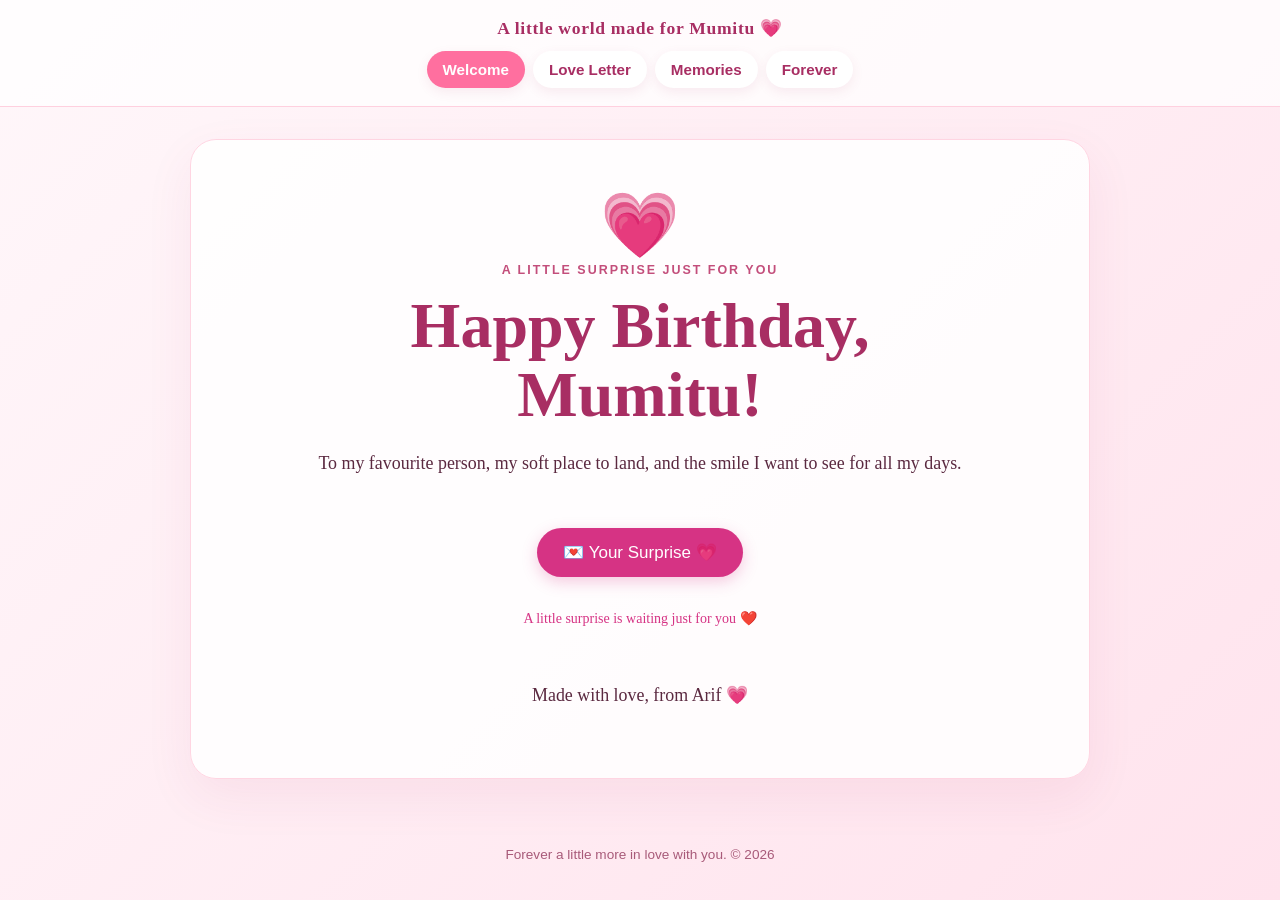
==== commit 21288a14: "Update index.html" ====
--- a/index.html
+++ b/index.html
@@ -6,48 +6,48 @@
   <meta name="viewport" content="width=device-width, initial-scale=1">
   <title>Happy Birthday Mumitu 💗</title>
   <link rel="stylesheet" href="style.css">
+
   <style>
-    .birthday-box {
-      text-align: center;
-      padding: 24px 12px;
-      margin: 20px auto;
-      border-radius: 20px;
-      background: #fff0f6;
-    }
-    #countdown {
-      font-size: clamp(18px, 4vw, 25px);
-      color: #d63384;
-      line-height: 1.8;
-    }
-    .surprise-button, .music-button {
+    .surprise-button {
       display: inline-block;
-      padding: 13px 22px;
-      margin: 10px 5px;
+      padding: 14px 26px;
+      margin: 15px 5px;
       border: none;
       border-radius: 30px;
       background: #d63384;
       color: white;
       text-decoration: none;
-      font-size: 16px;
+      font-size: 17px;
       cursor: pointer;
+      box-shadow: 0 5px 15px #d6338440;
     }
+
     #birthdaySurprise {
       display: none;
       padding: 20px;
+      margin-top: 20px;
       text-align: center;
       border-radius: 20px;
       background: #ffe4ef;
       color: #8d2454;
       animation: appear 1s ease;
     }
+
     .floating-heart {
       font-size: 28px;
       animation: heartbeat 1.2s infinite;
     }
+
+    #musicStatus {
+      font-size: 14px;
+      color: #d63384;
+    }
+
     @keyframes appear {
       from { opacity: 0; transform: translateY(15px); }
       to { opacity: 1; transform: translateY(0); }
     }
+
     @keyframes heartbeat {
       50% { transform: scale(1.2); }
     }
@@ -74,30 +74,60 @@
     <section class="card">
       <div class="big-heart">💗</div>
       <div class="eyebrow">A little surprise just for you</div>
+
       <h1>Happy Birthday,<br>Mumitu!</h1>
-      <p>To my favourite person, my soft place to land, and the smile I want to see for all my days.</p>
 
-      <div class="birthday-box">
-        <div class="floating-heart">💖</div>
-        <h2>Countdown to Mumitu's Birthday 🎂</h2>
-        <p id="countdown">Calculating your special moment... 💗</p>
+      <p>
+        To my favourite person, my soft place to land,
+        and the smile I want to see for all my days.
+      </p>
+
+      <div style="text-align:center; padding:15px;">
+        <button class="surprise-button" id="startSurprise" type="button">
+          💌 Your Surprise 💗
+        </button>
+
+        <p id="musicStatus">
+          A little surprise is waiting just for you ❤️
+        </p>
+
+        <audio
+          id="song"
+          src="Ed_Sheeran_-_Perfect(256k).mp3"
+          loop
+          preload="auto">
+        </audio>
       </div>
 
       <div id="birthdaySurprise">
         <div class="floating-heart">💗</div>
+
         <h2>Happy Birthday, My Mumitu! 🎂</h2>
+
         <p>আমার মায়াবতী, শুভ জন্মদিন! ❤️</p>
-        <p>তোমার হাসি আমার জীবনের সবচেয়ে সুন্দর অনুভূতি। আমি চাই, জীবনের প্রতিটি জন্মদিনে তোমার পাশে থাকতে, তোমার আনন্দের কারণ হতে, আর তোমার হাতটা সারাজীবন ধরে রাখতে।</p>
-        <p>আজ তোমার জন্য আমার ছোট্ট ভালোবাসার surprise অপেক্ষা করছে। এক এক করে খুলে দেখো, আমার সবটুকু ভালোবাসা শুধু তোমার জন্য। 💌</p>
-        <a class="surprise-button" href="letter.html">Open Your Surprise 💌</a>
-      </div>
 
-      <div style="text-align:center; padding:15px;">
-        <button class="music-button" id="playSong" type="button">
-          🎶 Play Our Song ❤️
-        </button>
-        <p id="musicStatus">Tap the button to play your song 💗</p>
-        <audio id="song" src="music.mp3" loop preload="none"></audio>
+        <p>
+          তোমার হাসি আমার জীবনের সবচেয়ে সুন্দর অনুভূতি।
+          আমি চাই, জীবনের প্রতিটি জন্মদিনে তোমার পাশে থাকতে,
+          তোমার আনন্দের কারণ হতে, আর তোমার হাতটা সারাজীবন ধরে রাখতে।
+        </p>
+
+        <p>
+          আজ তোমার জন্য আমার ছোট্ট ভালোবাসার surprise অপেক্ষা করছে।
+          এক এক করে খুলে দেখো, আমার সবটুকু ভালোবাসা শুধু তোমার জন্য। 💌
+        </p>
+
+        <a class="surprise-button" href="letter.html">
+          Open Your Love Letter 💌
+        </a>
+
+        <a class="surprise-button" href="memories.html">
+          Our Memories 📸
+        </a>
+
+        <a class="surprise-button" href="forever.html">
+          Our Forever 💍
+        </a>
       </div>
 
       <p>Made with love, from Arif 💗</p>
@@ -105,59 +135,31 @@
   </main>
 
   <footer>
-    Forever a little more in love with you. © <span id="year"></span>
+    Forever a little more in love with you. ©
+    <span id="year"></span>
   </footer>
 
   <script>
     document.getElementById("year").textContent =
       new Date().getFullYear();
 
-    // Birthday time: Bangladesh time (UTC+6)
-    const birthday = new Date("2026-10-19T00:00:00+06:00");
+    const startButton = document.getElementById("startSurprise");
+    const surprise = document.getElementById("birthdaySurprise");
+    const song = document.getElementById("song");
+    const status = document.getElementById("musicStatus");
 
-    function updateCountdown() {
-      const now = new Date();
-      const diff = birthday.getTime() - now.getTime();
-      const countdown = document.getElementById("countdown");
-      const surprise = document.getElementById("birthdaySurprise");
+    startButton.addEventListener("click", async () => {
+      surprise.style.display = "block";
+      startButton.style.display = "none";
 
-      if (diff <= 0) {
-        countdown.textContent = "It's your special day! 🎂💗";
-        surprise.style.display = "block";
-        return;
-      }
-
-      const days = Math.floor(diff / 86400000);
-      const hours = Math.floor(diff / 3600000) % 24;
-      const minutes = Math.floor(diff / 60000) % 60;
-      const seconds = Math.floor(diff / 1000) % 60;
-
-      countdown.textContent =
-        `${days} days ${hours} hours ${minutes} minutes ${seconds} seconds 💗`;
-    }
-
-    updateCountdown();
-    setInterval(updateCountdown, 1000);
-
-    document.getElementById("playSong").addEventListener("click", async () => {
-      const song = document.getElementById("song");
-      const status = document.getElementById("musicStatus");
-      const button = document.getElementById("playSong");
-
-      if (!song.paused) {
-        song.pause();
-        button.textContent = "🎶 Play Our Song ❤️";
-        status.textContent = "Song paused 💗";
-        return;
-      }
+      status.textContent = "Opening your surprise... 💗";
 
       try {
         await song.play();
-        button.textContent = "⏸ Pause Our Song";
-        status.textContent = "Playing our song with love 💕";
+        status.textContent = "Our song is playing for you, Mumitu ❤️🎶";
       } catch (error) {
         status.textContent =
-          "Upload music.mp3 to your GitHub repository to play the song.";
+          "Your surprise is open 💗 If the song doesn't play, check the music file.";
       }
     });
   </script>
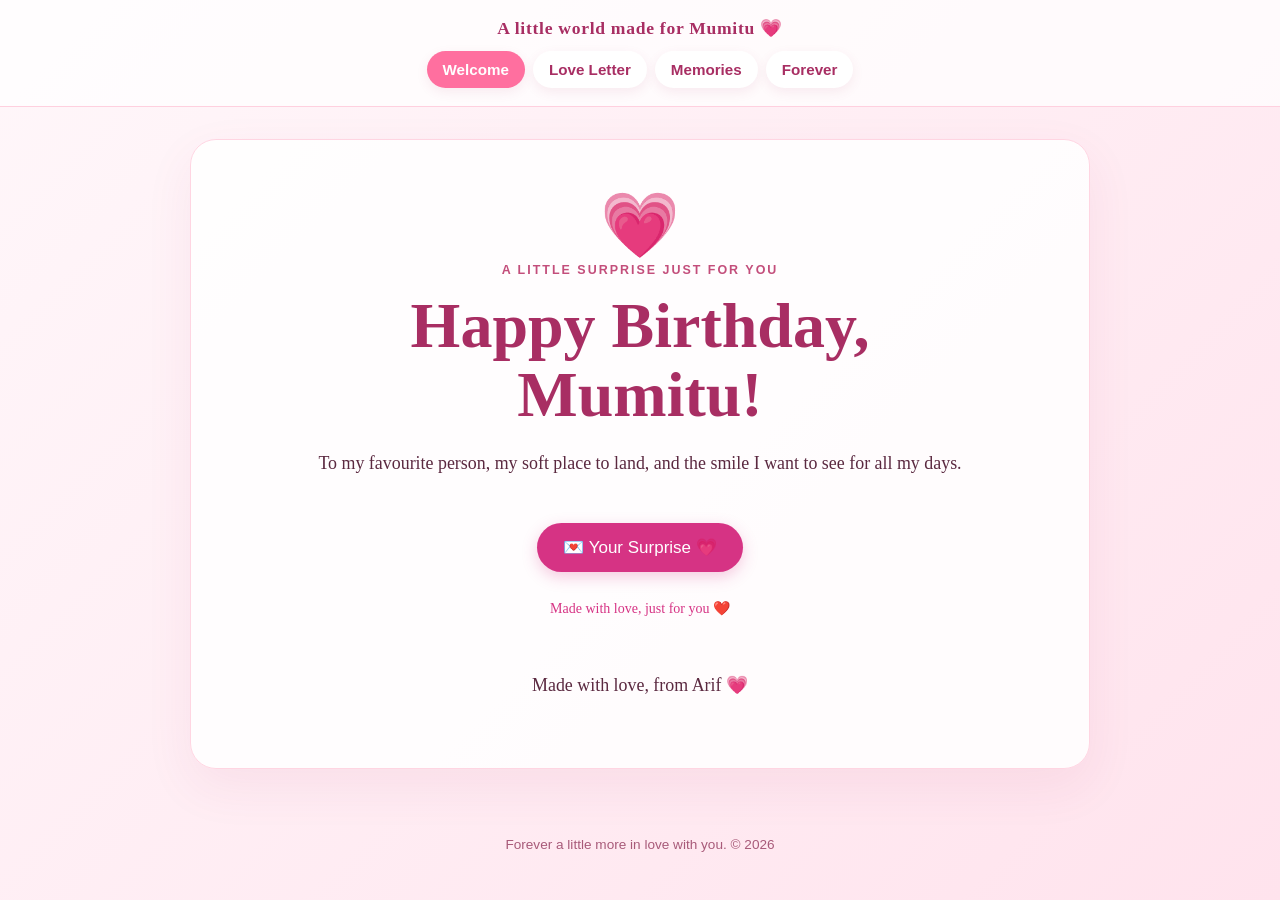
==== commit 2a91a816: "Update index.html" ====
--- a/index.html
+++ b/index.html
@@ -11,7 +11,7 @@
     .surprise-button {
       display: inline-block;
       padding: 14px 26px;
-      margin: 15px 5px;
+      margin: 10px 5px;
       border: none;
       border-radius: 30px;
       background: #d63384;
@@ -87,9 +87,7 @@
           💌 Your Surprise 💗
         </button>
 
-        <p id="musicStatus">
-          A little surprise is waiting just for you ❤️
-        </p>
+        <p id="musicStatus">Made with love, just for you ❤️</p>
 
         <audio
           id="song"
@@ -104,7 +102,7 @@
 
         <h2>Happy Birthday, My Mumitu! 🎂</h2>
 
-        <p>আমার মায়াবতী, শুভ জন্মদিন! ❤️</p>
+        <p><strong>আমার মায়াবতী, শুভ জন্মদিন! ❤️</strong></p>
 
         <p>
           তোমার হাসি আমার জীবনের সবচেয়ে সুন্দর অনুভূতি।
@@ -152,14 +150,12 @@
       surprise.style.display = "block";
       startButton.style.display = "none";
 
-      status.textContent = "Opening your surprise... 💗";
-
       try {
         await song.play();
         status.textContent = "Our song is playing for you, Mumitu ❤️🎶";
       } catch (error) {
         status.textContent =
-          "Your surprise is open 💗 If the song doesn't play, check the music file.";
+          "Surprise opened 💗 Please check the uploaded music file if the song doesn't play.";
       }
     });
   </script>
